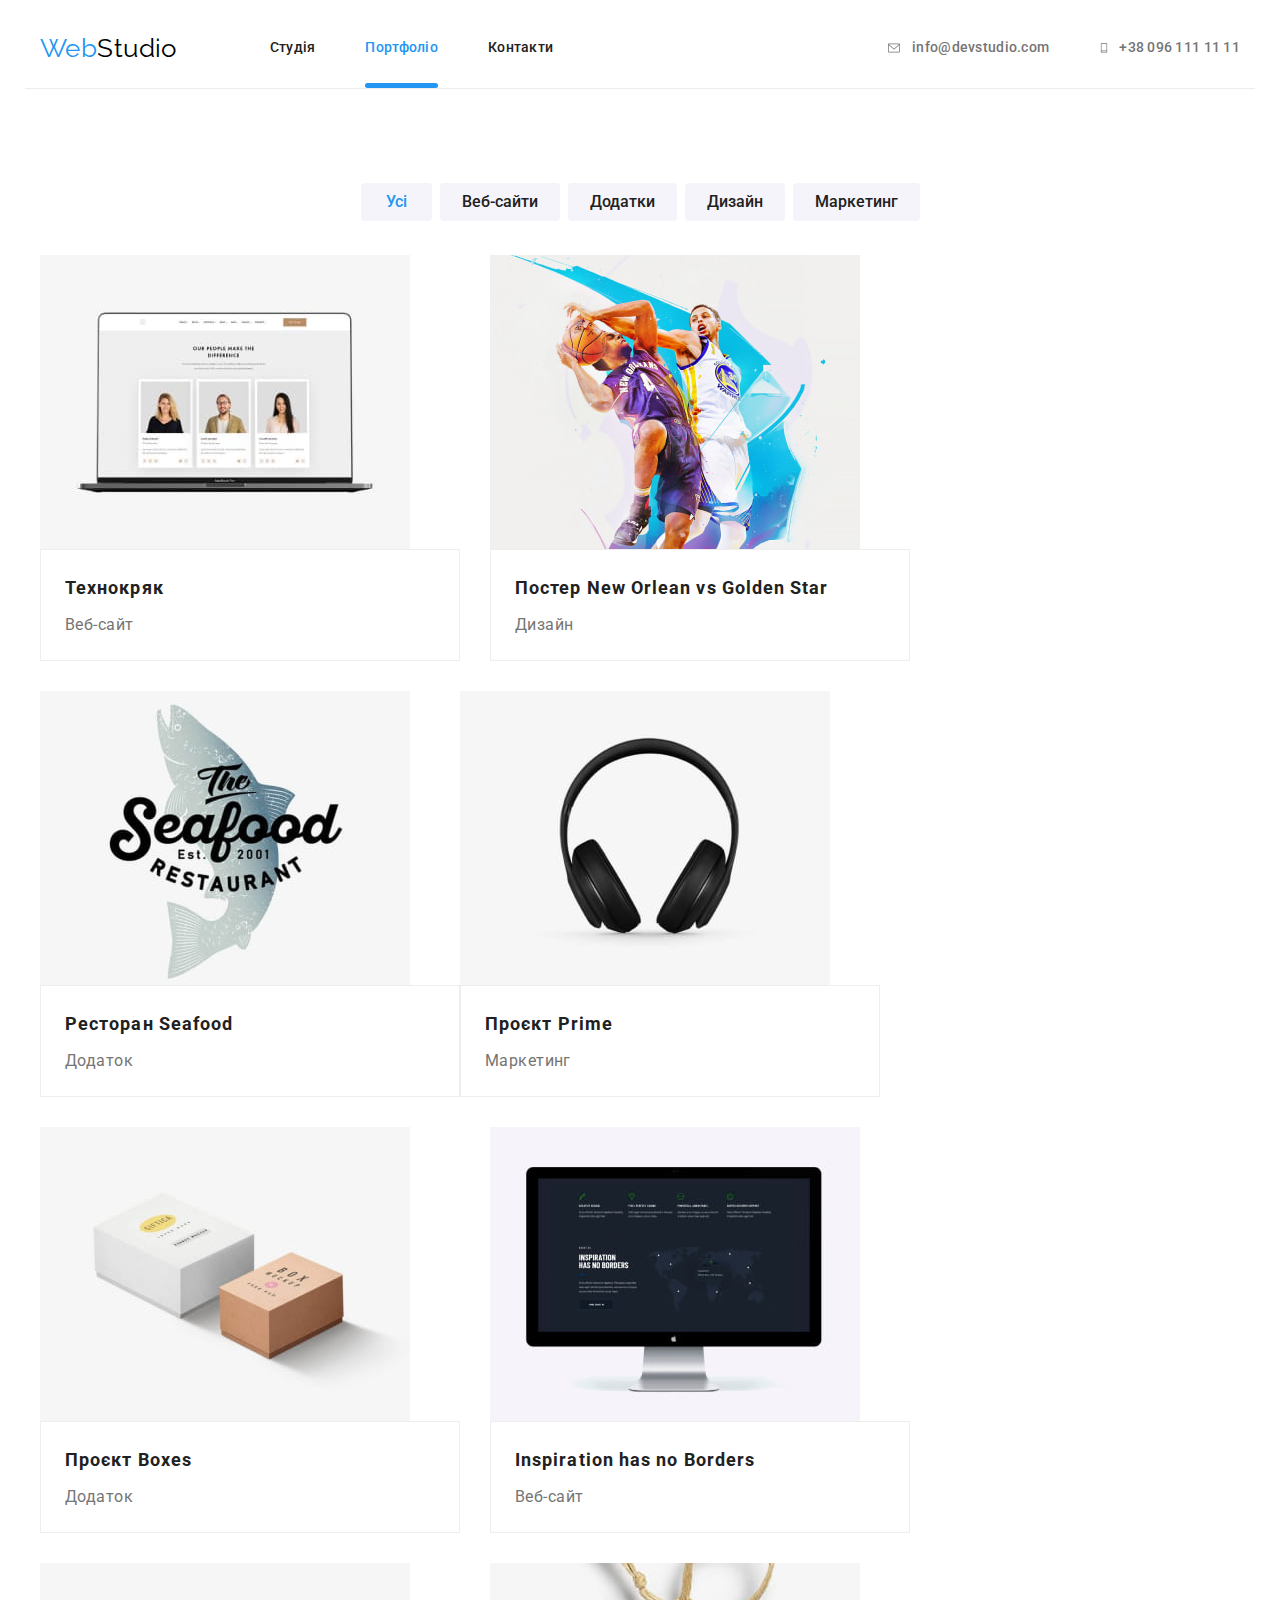
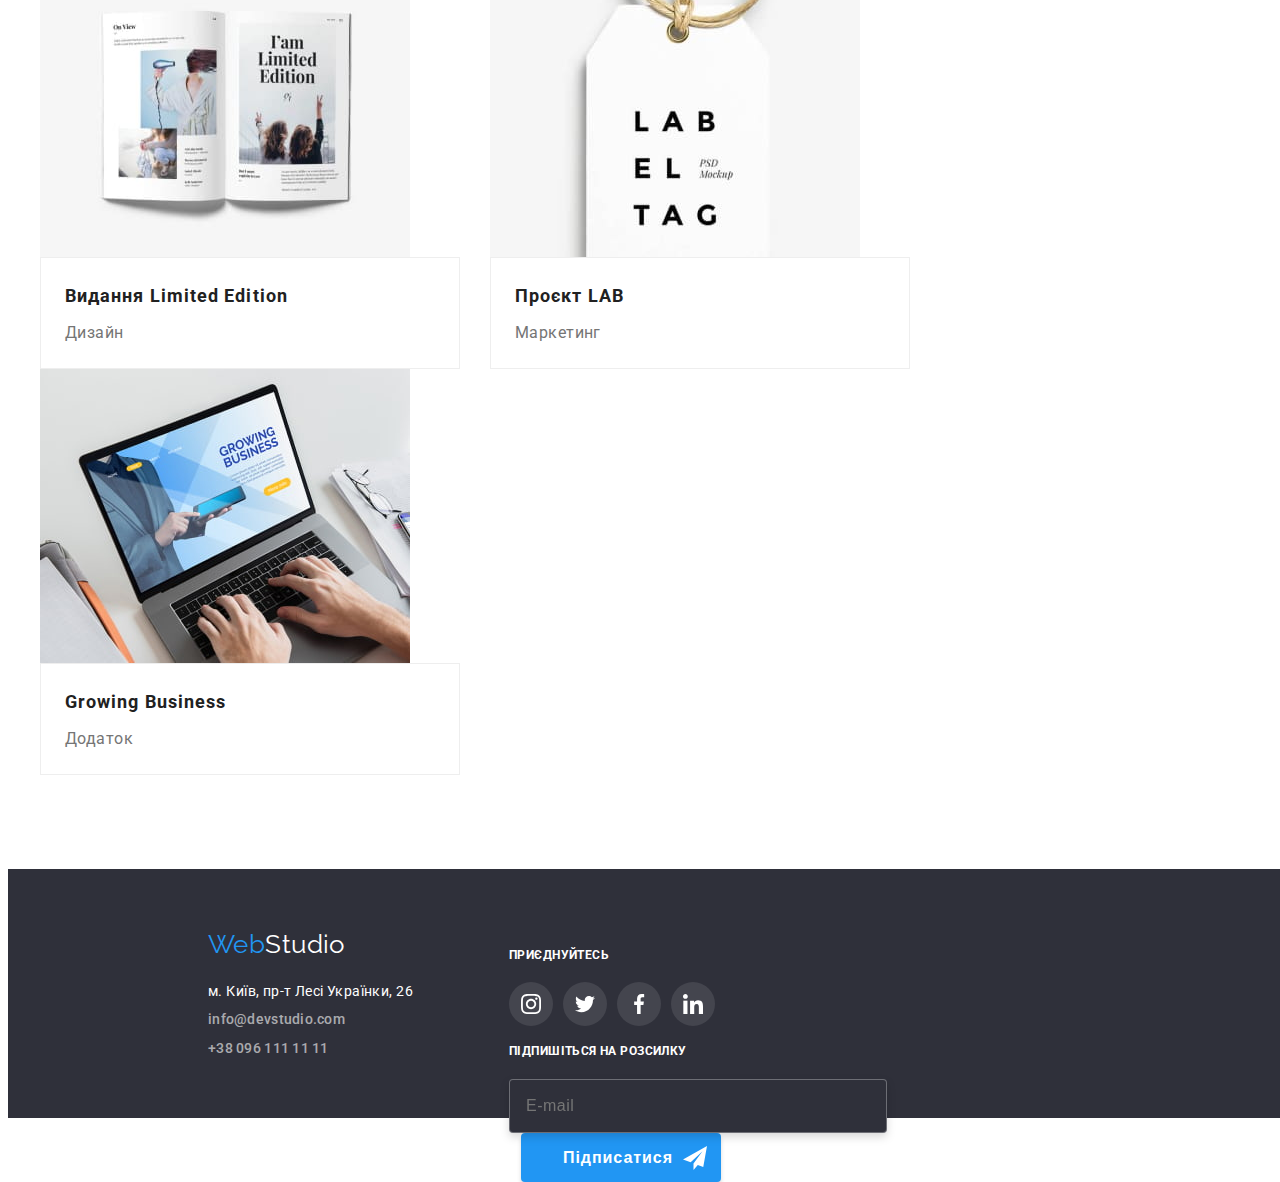
==== portfolio.html @ 3f57dd4a "test for footer" ====
<!DOCTYPE html>
<html lang="uk">
  <head>
    <meta charset="UTF-8" />
    <meta http-equiv="X-UA-Compatible" content="IE=edge" />
    <meta name="viewport" content="width=device-width, initial-scale=1.0" />
    <title>Precourse</title>
    <style>
      @import url('https://fonts.googleapis.com/css2?family=Raleway:wght@700&family=Roboto:wght@400;500;700;900&display=swap');
    </style>
    <link
      rel="stylesheet"
      href="https://cdnjs.cloudflare.com/ajax/libs/modern-normalize/1.1.0/modern-normalize.min.css"
      integrity="sha512-wpPYUAdjBVSE4KJnH1VR1HeZfpl1ub8YT/NKx4PuQ5NmX2tKuGu6U/JRp5y+Y8XG2tV+wKQpNHVUX03MfMFn9Q=="
      crossorigin="anonymous"
      referrerpolicy="no-referrer"
    />
    <link rel="stylesheet" href="./css/main.min.css" />
    <link rel="stylesheet" href="./css/styles.css" />
  </head>
  <body>
    <header class="header">
      <div class="container header__container">
        <nav class="navigation">
          <a href="./index.html" class="logo"> <span class="logo__accent">Web</span>Studio</a>
          <ul class="site-nav list">
            <li class="item">
              <a href="./index.html" class="site-nav__link link">Студія</a>
            </li>
            <li class="item">
              <a href="./portfolio.html" class="site-nav__link link site-nav__link--current"
                >Портфоліо</a
              >
            </li>
            <li class="item">
              <a href="#" class="site-nav__link link">Контакти</a>
            </li>
          </ul>
        </nav>
        <ul class="list contacts-nav">
          <li class="item">
            <a href="mailto:info@devstudio.com" class="contacts-nav__link link">
              <svg class="contacts-nav__icon" width="16" height="12">
                <use href="./images/icon.svg#icon-mail"></use></svg
              >info@devstudio.com</a
            >
          </li>
          <li class="item">
            <a href="tel:+380961111111" class="contacts-nav__link link"
              ><svg class="contacts-nav__icon" width="10" height="16">
                <use href="./images/icon.svg#icon-smartfone"></use></svg
              >+38 096 111 11 11</a
            >
          </li>
        </ul>
      </div>
    </header>

    <main class="portfolio">
      <section class="section container portfolio__project">
        <h1 class="portfolio_title hidden">Фільтр</h1>
        <ul class="portfolio__button-list list">
          <li class="item">
            <button type="button" class="portfolio__button current">Усі</button>
          </li>
          <li class="item">
            <button type="button" class="portfolio__button">Веб-сайти</button>
          </li>
          <li class="item">
            <button type="button" class="portfolio__button">Додатки</button>
          </li>
          <li class="item">
            <button type="button" class="portfolio__button">Дизайн</button>
          </li>
          <li class="item">
            <button type="button" class="portfolio__button">Маркетинг</button>
          </li>
        </ul>
        <ul class="list project">
          <li class="item project__card">
            <a class="project__link link" href="#">
              <div class="project-overlay">
                <img
                  class="project-overlay__picture"
                  src="./images-portfolio/picture1.jpg"
                  alt="Персонал"
                  width="370"
                  height="294"
                />
                <p class="text-overlay">
                  Ресурс пропонує комплексні пропозиції з різним рівнем функціоналу та сервісів. Все
                  це дозволить відвідувачу отримати вичерпні відомості про компанію чи приватну
                  особу.
                </p>
              </div>
              <div class="project-examples">
                <h2 class="project-title">Технокряк</h2>
                <p class="text">Веб-сайт</p>
              </div>
            </a>
          </li>

          <li class="item project__card">
            <a class="project__link link" href="#">
              <div class="project-overlay">
                <img
                  class="project-overlay__picture"
                  src="./images-portfolio/picture2.jpg"
                  alt="Постер з баскетболістами"
                  width="370"
                  height="294"
                />
                <p class="text-overlay">
                  Ресурс пропонує комплексні пропозиції з різним рівнем функціоналу та сервісів. Все
                  це дозволить відвідувачу отримати вичерпні відомості про компанію чи приватну
                  особу.
                </p>
              </div>
              <div class="project-examples">
                <h2 class="project-title">Постер New Orlean vs Golden Star</h2>
                <p class="text">Дизайн</p>
              </div>
            </a>
          </li>

          <li class="item project__card">
            <a class="project__link link" href="#">
              <div class="project-overlay">
                <img
                  class="project-overlay__picture"
                  src="./images-portfolio/picture3.jpg"
                  alt="Лого ресторану Seafood"
                  width="370"
                  height="294"
                />
                <p class="text-overlay">
                  Ресурс пропонує комплексні пропозиції з різним рівнем функціоналу та сервісів. Все
                  це дозволить відвідувачу отримати вичерпні відомості про компанію чи приватну
                  особу.
                </p>
              </div>
              <div class="project-examples">
                <h2 class="project-title">Ресторан Seafood</h2>
                <p class="text">Додаток</p>
              </div>
            </a>
          </li>

          <li class="item project__card">
            <a class="project__link link" href="#">
              <div class="project-overlay">
                <img
                  class="project-overlay__picture"
                  src="./images-portfolio/picture4.jpg"
                  alt="Навушники"
                  width="370"
                  height="294"
                />
                <p class="text-overlay">
                  Ресурс пропонує комплексні пропозиції з різним рівнем функціоналу та сервісів. Все
                  це дозволить відвідувачу отримати вичерпні відомості про компанію чи приватну
                  особу.
                </p>
              </div>
              <div class="project-examples">
                <h2 class="project-title">Проєкт Prime</h2>
                <p class="text">Маркетинг</p>
              </div>
            </a>
          </li>

          <li class="item project__card">
            <a class="project__link link" href="">
              <div class="project-overlay">
                <img
                  class="project-overlay__picture"
                  src="./images-portfolio/picture5.jpg"
                  alt="Дві коробочки"
                  width="370"
                  height="294"
                />
                <p class="text-overlay">
                  Ресурс пропонує комплексні пропозиції з різним рівнем функціоналу та сервісів. Все
                  це дозволить відвідувачу отримати вичерпні відомості про компанію чи приватну
                  особу.
                </p>
              </div>
              <div class="project-examples">
                <h2 class="project-title">Проєкт Boxes</h2>
                <p class="text">Додаток</p>
              </div>
            </a>
          </li>

          <li class="item project__card">
            <a class="project__link link" href="">
              <div class="project-overlay">
                <img
                  class="project-overlay__picture"
                  src="./images-portfolio/picture6.jpg"
                  alt="Монітор з написом: Inspiration has no Borders"
                  width="370"
                  height="294"
                />
                <p class="text-overlay">
                  Ресурс пропонує комплексні пропозиції з різним рівнем функціоналу та сервісів. Все
                  це дозволить відвідувачу отримати вичерпні відомості про компанію чи приватну
                  особу.
                </p>
              </div>
              <div class="project-examples">
                <h2 class="project-title">Inspiration has no Borders</h2>
                <p class="text">Веб-сайт</p>
              </div>
            </a>
          </li>

          <li class="item project__card">
            <a class="project__link link" href="#">
              <div class="project-overlay">
                <img
                  class="project-overlay__picture"
                  src="./images-portfolio/picture7.jpg"
                  alt="Розгорнута книга на сторінці: I'm limited Edition"
                  width="370"
                  height="294"
                />
                <p class="text-overlay">
                  Ресурс пропонує комплексні пропозиції з різним рівнем функціоналу та сервісів. Все
                  це дозволить відвідувачу отримати вичерпні відомості про компанію чи приватну
                  особу.
                </p>
              </div>
              <div class="project-examples">
                <h2 class="project-title">Видання Limited Edition</h2>
                <p class="text">Дизайн</p>
              </div>
            </a>
          </li>

          <li class="item project__card">
            <a class="project__link link" href="#">
              <div class="project-overlay">
                <img
                  class="project-overlay__picture"
                  src="./images-portfolio/picture8.jpg"
                  alt="Бірка з написом: LAB EL TAG"
                  width="370"
                  height="294"
                />
                <p class="text-overlay">
                  Ресурс пропонує комплексні пропозиції з різним рівнем функціоналу та сервісів. Все
                  це дозволить відвідувачу отримати вичерпні відомості про компанію чи приватну
                  особу.
                </p>
              </div>
              <div class="project-examples">
                <h2 class="project-title">Проєкт LAB</h2>
                <p class="text">Маркетинг</p>
              </div>
            </a>
          </li>
          <li class="item project__card">
            <a class="project__link link" href="#">
              <div class="project-overlay">
                <img
                  class="project-overlay__picture"
                  src="./images-portfolio/picture9.jpg"
                  alt="Відкритоий ноутбук на сторінці: Growing Business"
                  width="370"
                  height="294"
                />
                <p class="text-overlay">
                  Ресурс пропонує комплексні пропозиції з різним рівнем функціоналу та сервісів. Все
                  це дозволить відвідувачу отримати вичерпні відомості про компанію чи приватну
                  особу.
                </p>
              </div>
              <div class="project-examples">
                <h2 class="project-title">Growing Business</h2>
                <p class="text">Додаток</p>
              </div>
            </a>
          </li>
        </ul>
      </section>
    </main>
    <footer class="footer">

        <div class="container"> 

          <div class="all-flex">

            <div class="both-flex">

                  <div class="footer-first-flex">
                <a href="./index.html" class="logo footer-first-flex__footer-logo"> <span class="logo__accent">Web</span>Studio</a>
                <address class="footer-second-flex__address-text">м. Київ, пр-т Лесі Українки, 26</address>
                <ul class="list footer-links">
                    <li class="item">
                        <a href="mailto:info@devstudio.com" class="contacts-nav__link footer-link link">info@devstudio.com</a>
                    </li>
                    <li class="item">
                        <a href="tel:+380961111111" class="contacts-nav__link footer-link link">+38 096 111 11 11</a>
                    </li>
                </ul>

                  </div>


                <div class="footer-second-flex">
              <h5 class="footer-first-flex__join-title">приєднуйтесь</h5>
                
                
                <ul class="footer-second-flex__footer-icon list">
                    <li class="item">
                        <a class="circle-icon footer-circle-icon" href="#">
                            <svg class="icon" width="20" height="20">
                                <use href="./images/icon.svg#icon-instagram"></use>
                            </svg>
                        </a>
                    </li>
                    <li class="item">
                        <a class="circle-icon footer-circle-icon" href="#">
                            <svg class="icon" width="20" height="20">
                                <use href="./images/icon.svg#icon-twitter"></use>
                            </svg>
                        </a>
                    </li>
                    <li class="item">
                        <a class="circle-icon footer-circle-icon" href="#">
                            <svg class="icon" width="20" height="20">
                                <use href="./images/icon.svg#icon-facebook"></use>
                            </svg>
                        </a>
                    </li>
                    <li class="item">
                        <a class="circle-icon footer-circle-icon" href="#">
                            <svg class="icon" width="20" height="20">
                                <use href="./images/icon.svg#icon-linkedin"></use>
                            </svg>
                        </a>
                    </li>
                    </ul>


                    <div class="third-flex">
                      <h5 class="footer-first-flex__join-title footer-first-flex__join-title--marginleft">підпишіться на розсилку</h5>
                <form class="spam">
                    <label for="mail"></label>
                    <input class="spam-field" type="email" name="mail" placeholder="E-mail" />
                    <button class="spam-btn" type="submit">Підписатися
                        <svg class="icon" width="24" height="24">
                                <use href="./images/icon.svg#icon-paperplane"></use>
                            </svg>
                    </button>
                </form>

            </div>
                
                </div>
           </div>
            
          </div>
      </div>





    </footer>

    <script src="./js/modal.js"></script>
  </body>
</html>
---- css/main.min.css ----
:root{--primary-text-color: #757575;--primery-title-color: #212121;--accent-color: #2196F3;--primary-white-color: #FFFFFF;--footer-hero-background-color: #2F303A;--header-logo-color: #000000;--staff-color: #F5F4FA;--icon-color: #AFB1B8}/*# sourceMappingURL=main.min.css.map */
---- css/styles.css ----
:root {
  --primary-text-color: #757575;
  --primery-title-color: #212121;
  --accent-color: #2196f3;
  --primary-white-color: #ffffff;
  --footer-hero-background-color: #2f303a;
  --header-logo-color: #000000;
  --staff-color: #f5f4fa;
  --icon-color: #afb1b8;
}

body {
  background-color: var(--primary-white-color);
  color: var(--primary-text-color);
  font-family: Roboto, sans-serif;
  font-size: 14px;
  letter-spacing: 0.03em;
}

.list {
  list-style: none;
  padding: 0;
  margin: 0;
}

.link {
  text-decoration: none;
}

.logo {
  display: inline-block;
  text-decoration: none;
  margin-right: 93px;

  font-family: 'Raleway', variable;
  font-size: 26px;
  line-height: 1.19;
  color: var(--header-logo-color);
}
.logo__accent {
  color: var(--accent-color);
}

.contacts-nav__link {
  display: flex;
  align-items: center;
  color: var(--primary-text-color);
  font-weight: 500;
  line-height: 1.4;
  letter-spacing: 0.02em;

  transition: color 250ms cubic-bezier(0.4, 0, 0.2, 1);
}

.contacts-nav__link:hover,
.contacts-nav__link:focus {
  color: var(--accent-color);
}

.link:hover,
.link:focus {
  color: var(--accent-color);
}

.hero {
  padding-top: 0;
}

.footer {
  min-width: 1600px;
  padding-top: 60px;
  padding-bottom: 60px;
  background: var(--footer-hero-background-color);
  margin: 0 auto;
}

.hero__title {
  margin-top: 0;
  margin-bottom: 30px;
  margin-left: auto;
  margin-right: auto;
  width: 696px;

  text-transform: uppercase;
  font-weight: 900;
  font-size: 44px;
  line-height: 1.36;
  letter-spacing: 0.06em;
  color: var(--primary-white-color);
}

.hidden {
  visibility: hidden;

  position: absolute;
  width: 1px;
  height: 1px;
  padding: 0;
  margin: -1px;
  clip-path: inset(100%);
  clip: rect(0 0 0 0);
  overflow: hidden;
  white-space: nowrap;
  border: 0;
}

.work__title,
.team__title,
.clients__title {
  margin-top: 0;
  margin-bottom: 50px;
  width: 366px;
  margin-left: auto;
  margin-right: auto;

  text-align: center;
  font-size: 36px;
  line-height: 1.17;
  color: var(--primery-title-color);
}

.team__title {
  width: 264px;
}

.clients__title {
  margin-bottom: 50px;
}

.site-nav__link {
  position: relative;
  display: block;
  padding-top: 32px;
  padding-bottom: 32px;

  font-weight: 500;
  line-height: 1.14;
  letter-spacing: 0.02em;
  color: var(--primery-title-color);

  transition: color 250ms cubic-bezier(0.4, 0, 0.2, 1);
}

.site-nav__link--current,
.portfolio__project .current {
  color: var(--accent-color);
}

.site-nav {
  display: flex;
}

.site-nav .item + .item {
  margin-left: 50px;
}

.contacts-nav {
  display: flex;
  margin-left: auto;
}

.navigation {
  display: flex;
}

.navigation .logo {
  display: flex;
  align-items: center;
}

.contacts-nav .item:not(:last-child) {
  padding-right: 50px;
}

.features-list__title {
  margin-top: 0;
  margin-bottom: 10px;
  width: 270px;
  font-size: 14px;
  line-height: 1.14;
  color: var(--primery-title-color);
}

.features__text {
  margin-top: 0;
  margin-bottom: 0;
  width: 270px;
}

.business-card__name {
  margin-top: 0;
  margin-bottom: 10px;
  font-weight: 500;
  font-size: 16px;
  line-height: 1.19;
  color: var(--primery-title-color);
}

.team {
  background-color: var(--staff-color);
}

.hero__button {
  display: inline-block;
  min-width: 216px;
  height: 50px;
  padding: 10px 32px;

  text-align: center;
  border: none;
  border-radius: 4px;

  background-color: var(--accent-color);
  color: var(--primary-white-color);
  box-shadow: 0px 4px 4px rgba(0, 0, 0, 0.15);
  font-size: 16px;
  line-height: 1.9;
  letter-spacing: 0.06em;
  cursor: pointer;
  font-family: inherit;

  transition: background-color 250ms cubic-bezier(0.4, 0, 0.2, 1);
}

.hero__button:hover,
.hero__button:focus {
  background-color: var(--accent-color);
}

.portfolio__button-list {
  display: flex;
  justify-content: center;
  margin-bottom: 34px;
}

.portfolio__button-list .item:not(:last-child) {
  margin-right: 8px;
}

.portfolio__button {
  display: inline-block;
  cursor: pointer;
  text-align: center;
  border-radius: 4px;
  border: none;
  height: 38px;
  padding: 6px 22px;
  background-color: #f5f4fa;
  color: var(--primery-title-color);
  font-weight: 500;
  font-size: 16px;
  line-height: 1.63;
  font-family: inherit;

  transition: background-color 250ms cubic-bezier(0.4, 0, 0.2, 1),
    color 250ms cubic-bezier(0.4, 0, 0.2, 1), box-shadow 250ms cubic-bezier(0.4, 0, 0.2, 1);
}

.portfolio__project .current {
  padding: 6px 25px;
}

.portfolio__button:hover,
.portfolio__button:focus {
  background-color: var(--accent-color);
  color: var(--primary-white-color);
  box-shadow: 0 4px 4px 0 rgba(0, 0, 0, 0.25);
}

.project-title {
  margin-top: 0;
  margin-bottom: 4px;
  font-size: 18px;
  line-height: 2;
  letter-spacing: 0.06em;
  color: var(--primery-title-color);
}

.project-examples {
  padding: 20px 24px;
  width: 370px;
  background: var(--primary-white-color);
  border: 1px solid #eeeeee;
}

.footer-link {
  color: rgba(255, 255, 255, 0.6);
}

.footer-links .item:not(:last-child) {
  margin-bottom: 9px;
}

.features .text {
  line-height: 1.71;
}

.business-card {
  padding-top: 30px;
  padding-bottom: 30px;
  width: 270px;
  height: 168px;
  text-align: center;
  background-color: var(--primary-white-color);
}

.business-card .text {
  display: inline-block;
  min-width: 76px;
  margin: 0;
  font-size: 16px;
  line-height: 1.19;
}

.portfolio__project .text {
  font-size: 16px;
  line-height: 1.88;
  color: var(--primary-text-color);
}

.project-examples .text {
  margin: 0;
}

.footer-second-flex__address-text {
  width: 231px;
  height: 21px;
  margin-bottom: 9px;
  font-style: normal;
  line-height: 1.71;
  color: var(--primary-white-color);
}

.container {
  max-width: 1200px;
  padding-left: 15px;
  padding-right: 15px;
  margin: 0 auto;
}

.header__container {
  display: flex;
  align-items: center;
  justify-content: center;
  border-bottom: 1px solid #ececec;
}
.section {
  padding-top: 94px;
  padding-bottom: 94px;
}

.hero__container {
  padding-top: 200px;
  padding-bottom: 280px;
  text-align: center;
}

.features__container,
.portfolio-button-container {
  padding-bottom: 0;
}

.work {
  padding-bottom: 94px;
}

.clients {
  height: 372px;
  margin-left: auto;
  margin-right: auto;
  background-color: var(--primary-white-color);
}

.footer-container {
  padding-top: 0;
  padding-bottom: 0;
}

.project-container {
  padding-top: 50px;
  padding-bottom: 94px;
}

.project-overlay__picture,
.cards__photo {
  display: block;
}

.features-list {
  display: flex;
  flex-direction: row;
}
.features-list .item:not(:last-child) {
  margin-right: 30px;
}

.work__section {
  display: flex;
  justify-content: space-between;
}

.team__cards-list {
  display: flex;
  justify-content: space-between;
}

.project {
  display: flex;
  flex-wrap: wrap;
}

.project .item {
  margin-right: 30px;
  margin-bottom: 30px;
}

.project .item:nth-child(3n) {
  margin-right: 0;
}

.project .item:nth-last-child(-n + 3) {
  margin-bottom: 0;
}

.project .item:hover {
  box-shadow: 0 4px 4px 0 rgba(0, 0, 0, 0.25);
}
/* Overlay */

.overlay {
  max-width: 1600px;
  height: 600px;
  margin-right: auto;
  margin-left: auto;
  background-color: var(--footer-hero-background-color);

  background-image: linear-gradient(to right, rgba(47, 48, 58, 0.4), rgba(47, 48, 58, 0.4)),
    url('../images/Hero.jpg');
  background-position: center;
  background-repeat: no-repeat;
  background-size: cover;
}

.cards:hover {
  box-shadow: 0 4px 4px 0 rgba(0, 0, 0, 0.25);
}

/* Icons */

.contacts-nav__icon {
  display: inline-block;
  margin-right: 10px;
  fill: currentColor;
}

.features-list__details {
  display: flex;
  justify-content: center;
  align-items: center;
  margin-bottom: 30px;

  width: 270px;
  height: 120px;
  border-radius: 4px;
  box-shadow: 0 4px 4px 0 rgba(0, 0, 0, 0.25);
  background-color: var(--staff-color);
}

.icons-list {
  display: flex;
  justify-content: center;
  margin-top: 16px;
  padding: 0 32px 30px;
  margin-left: auto;
  margin-right: auto;
  width: 206px;
  height: 44px;
}

.icons-list .item:not(:last-child) {
  margin-right: 10px;
}

.circle-icon {
  display: flex;
  justify-content: center;
  align-items: center;
  border-radius: 50%;
  width: 44px;
  height: 44px;
  fill: var(--icon-color);

  transition: background-color 250ms cubic-bezier(0.4, 0, 0.2, 1),
    border-color 250ms cubic-bezier(0.4, 0, 0.2, 1), fill 250ms cubic-bezier(0.4, 0, 0.2, 1);
}

.circle-icon:hover,
.circle-icon:focus {
  background-color: var(--accent-color);
  border-color: var(--accent-color);
  fill: var(--primary-white-color);
}

.clients__link {
  display: flex;
  justify-content: space-between;
  align-items: center;
  width: 170px;
  height: 92px;
  cursor: pointer;
  padding: 16px 32px;
  border: 1px solid var(--icon-color);
  border-radius: 4px;
  fill: var(--icon-color);

  transition: background-color 250ms cubic-bezier(0.4, 0, 0.2, 1),
    border-color 250ms cubic-bezier(0.4, 0, 0.2, 1), fill 250ms cubic-bezier(0.4, 0, 0.2, 1);
}

.clients__icon {
  display: flex;
  justify-content: space-between;
  align-items: center;
}

.clients__link:hover,
.clients__link:focus {
  border-color: var(--accent-color);
  fill: var(--accent-color);
}

/* Footer-join */
.footer-first-flex {
  display: flex;
  flex-direction: column;
  width: 231px;
  margin-right: 70px;
}
.footer-second-flex {
  display: flex;
  flex-direction: column;
  width: 206px;
  height: 80px;
  /* margin-right: 93px; */
}
.third-flex{
  display: flex;
  flex-direction: column;
  width: 570px;
  height: 86px;
}
.both-flex{
  display: flex;
  width: 580px;
}
.footer-first-flex__join-title {
  line-height: 1.14;
  text-transform: uppercase;
  margin-bottom: 20px;
  color: var(--primary-white-color);
}

.footer-first-flex__footer-logo {
  display: inline-block;
  margin-right: 0;
  padding: 0;
  margin-bottom: 20px;
  color: var(--primary-white-color);
}

.footer-second-flex__footer-icon {
  display: flex;
}
.all-flex{
  display: flex;
  flex-direction: row;
}
/* Spam-form */


.spam-btn {
  display: flex;
  justify-content: center;
  align-items: center;
  margin-left: 12px;
  padding: 10px 0 10px 28px;
  cursor: pointer;

  width: 200px;
  font-weight: 700;
  font-size: 16px;
  line-height: 1.86;
  letter-spacing: 0.06em;
  color: var(--primary-white-color);
  background-color: var(--accent-color);
  background: #2196f3;
  box-shadow: 0px 4px 4px rgba(0, 0, 0, 0.15);
  border: none;
  border-radius: 4px;
}

.spam-field {
  width: 358px;
  height: 50px;
  background-color: rgba(47, 48, 58, 1);
  border: 1px solid rgba(255, 255, 255, 0.3);
  filter: drop-shadow(0px 4px 4px rgba(0, 0, 0, 0.15));
  border-radius: 4px;
  padding-left: 16px;

  font-weight: 400;
  font-size: 16px;
  line-height: 1.25;
  letter-spacing: 0.03em;
  color: rgba(255, 255, 255, 0.6);
}

.spam-btn .icon {
  margin-left: 10px;
  fill: var(--primary-white-color);
}

.spam-field input::placeholder {
  font-weight: 400;
  font-size: 30px;
  padding-left: 16px;
  padding-top: 12px;
  line-height: 1.25;
  letter-spacing: 0.03em;
  color: rgba(255, 255, 255, 0.6);
}


.footer-second-flex__footer-icon .item:not(:last-child) {
  margin-right: 10px;
}

.footer-circle-icon {
  fill: var(--primary-white-color);
  background-color: rgba(255, 255, 255, 0.1);
}

/* Position */

/* .header{
    position: fixed;
    top: 0;
    left: 0;
    width: 100vw;
    border: 1px solid white;
    
} */

/* active */

.site-nav__link--current::after {
  content: '';
  position: absolute;
  display: block;
  left: 0;
  bottom: 0;
  width: 100%;
  height: 5px;
  border-radius: 5px;
  opacity: 1;
  background-color: var(--accent-color);
  transition: opacity 250ms cubic-bezier(0.4, 0, 0.2, 1);
}

/* Work position */

.work-design {
  position: relative;
}

.work-backgroung {
  position: absolute;
  left: 0;
  bottom: 0;
  width: 100%;
  height: 70px;
  background-image: linear-gradient(to right, rgba(47, 48, 58, 0.8), rgba(47, 48, 58, 0.8));
}

.work-backgroung__text {
  position: absolute;
  left: 107px;
  bottom: 27px;
  margin: 0;
  padding: 0;
  color: var(--primary-white-color);
  text-transform: uppercase;
}

/* Portfolio Overlay */

.project-overlay {
  position: relative;
  overflow: hidden;
}

.text-overlay {
  position: absolute;
  top: 0;
  left: 0;
  width: 100%;
  height: 100%;
  padding: 63px 24px;
  text-decoration: none;
  margin: 0;
  font-weight: 400;
  font-size: 18px;
  line-height: 1.56;
  letter-spacing: 0.03em;
  color: var(--primary-white-color);
  background-color: rgba(33, 150, 243, 0.9);
  transform: translateY(101%);
  transition: transform 250ms cubic-bezier(0.4, 0, 0.2, 1);
}

.project__link:hover .text-overlay {
  transform: translateY(0);
}
.project__link:focus .text-overlay {
  transform: translateY(0);
}

/* Modal window */

.backdrop {
  position: fixed;
  top: 0;
  left: 0;
  width: 100%;
  height: 100%;
  background-color: rgba(0, 0, 0, 0.2);
  transition-property: ();
  transition-duration: 500ms;
  transition-timing-function: cubic-bezier(0.4, 0, 0.2, 1);
}

.backdrop.is-hidden {
  opacity: 0;
  pointer-events: none;
}

.modal {
  position: absolute;
  left: 50%;
  top: 50%;
  transform: translate(-50%, -50%);
  min-width: 528px;
  height: 581px;
  padding: 40px;
  background-color: var(--primary-white-color);
  box-shadow: 0px 1px 3px rgba(0, 0, 0, 0.12), 0px 1px 1px rgba(0, 0, 0, 0.14),
    0px 2px 1px rgba(0, 0, 0, 0.2);
  border-radius: 4px;
}

.modal__form-field {
  width: 100%;
  margin-top: 0;
  display: flex;
  flex-direction: column;
}

.modal__form-field .modal__icon{
  position: absolute;
  bottom: 11px;
  left: 14px;
  cursor: pointer;
}

.modal-cross-btn {
  position: absolute;
  display: flex;
  justify-content: center;
  align-items: center;
  top: 8px;
  right: 8px;
  width: 30px;
  height: 30px;
  cursor: pointer;
  border: 1px solid rgba(0, 0, 0, 0.1);
  border-radius: 50%;
  background-color: var(--primary-white-color);
}

.modal-cross-btn:hover {
  fill: var(--accent-color);
}

.checkbox-form__modal-text {
  margin: 0;
  margin-left: 8.38px;
}

.modal__title {
  margin-top: 0;
  margin-bottom: 12px;
  text-align: center;
  font-weight: 700;
  font-size: 20px;
  line-height: 1.15;
  color: #212121;
}

.modal__form-label {
  position: relative;
  display: block;
  display: flex;
  flex-direction: column;
  width: 100%;
  margin-top: 10px;
}

.modal__form-label:first-child {
  margin-top: 0px;
}

.modal__form-input {
  width: 100%;
  height: 40px;
  padding: 0;
  padding-left: 42px;
  margin: 0;
  margin-top: 4px;
  cursor: pointer;
  border: 1px solid rgba(33, 33, 33, 0.2);
  border-radius: 4px;
}

.modal__form-input:hover {
  border-color: var(--accent-color);
}

.modal__form-input:hover + .modal__icon {
  fill: var(--accent-color);
}

.modal__form-input:focus {
  border-color: var(--accent-color);
}

.modal__form-input:focus + .modal__icon {
  fill: var(--accent-color);
}



.checkbox-form__hidden {
  margin-right: 8.38px;
}

.modal__form-textarea::placeholder {
  font-weight: 400;
  font-size: 12px;
  line-height: 14px;
  letter-spacing: 0.01em;

  color: rgba(117, 117, 117, 0.5);
}

.modal__form-textarea {
  margin-top: 4px;
  padding: 12px 16px;
  width: 448px;
  height: 120px;
  resize: none;
  border: 1px solid rgba(33, 33, 33, 0.2);
  border-radius: 4px;
}
.checkbox-form__agreement-link {
  color: var(--accent-color);
}

.modal-main-btn {
  width: 200px;
  height: 50px;
  padding: 10px 52px;
  margin: 30px auto 40px auto;

  font-weight: 700;
  font-size: 16px;
  line-height: 1.88;
  letter-spacing: 0.06em;

  cursor: pointer;
  box-shadow: 0px 4px 4px rgba(0, 0, 0, 0.15);
  border-radius: 4px;
  background-color: var(--accent-color);
  color: var(--primary-white-color);
}

.modal__form-privacy {
  position: relative;
}

.modal__form-privacy .modal__icon {
  position: absolute;
  top: 17px;
  left: -2px;
}

.checkbox-form {
  display: flex;
  flex-direction: row;
  align-items: center;
  margin-top: 18px;
}

.modal__form-privacy {
  position: relative;
}

.modal__form-privacy .icon {
  position: absolute;
  top: 50px;
  left: -2px;
}

.checkbox:checked +.icon {
  background-color: var(--accent-color);
}

/* .checkbox {
    appearance: none;
} */

.checkbox-form_ramka {
  margin-right: 8.38px;
  width: 16px;
  height: 15px;
  border: 2px solid #000000;
  border-radius: 4px;
  box-shadow: 0px 4px 4px rgba(0, 0, 0, 0.25);
  border-color: var(--primery-title-color);
}

.checkbox-form__hidden:checked +.checkbox-form_ramka {
  background-color: var(--accent-color);
  background-image: url(/images/ptichka.svg);
  background-size: contain;
  border-color: var(--accent-color);
}

.checkbox-form__hidden {
  position: absolute;
  clip: rect(1px 1px 1px 1px);
  clip: rect(1px, 1px, 1px, 1px);
  padding: 0;
  border: 0;
  height: 1px;
  width: 1px;
}
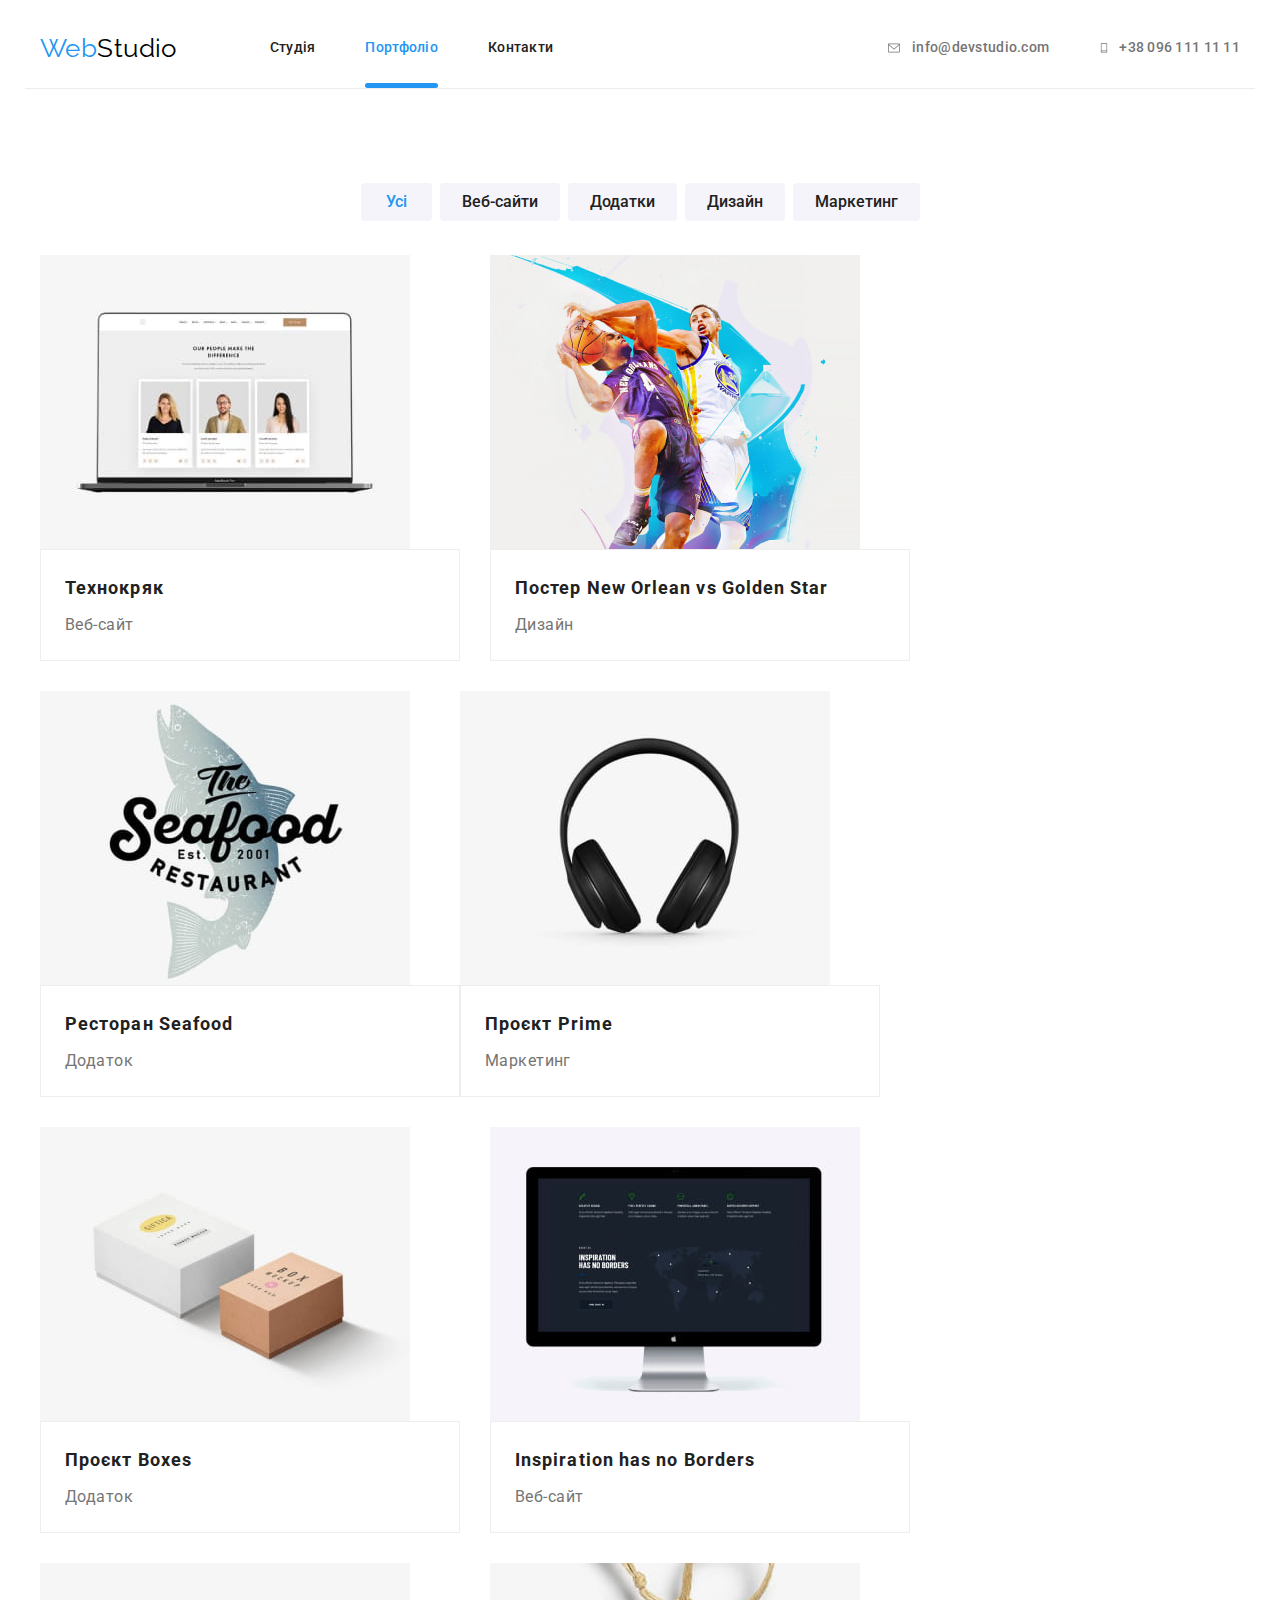
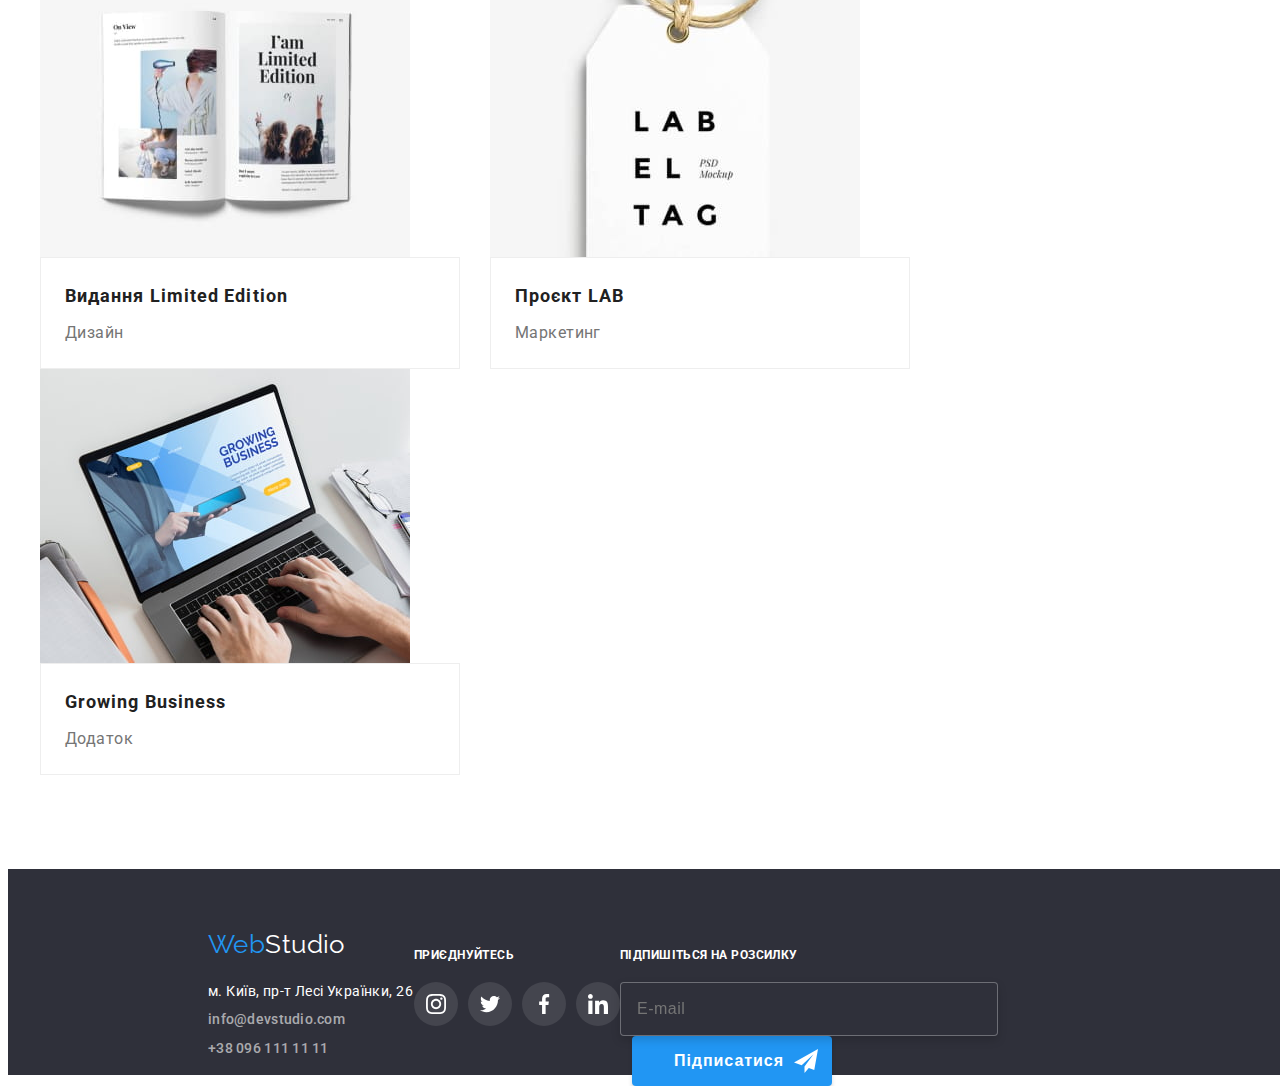
==== commit 55f4fbed: "footer-test" ====
--- a/portfolio.html
+++ b/portfolio.html
@@ -286,88 +286,78 @@
       </section>
     </main>
     <footer class="footer">
-
-        <div class="container"> 
-
-          <div class="all-flex">
-
-            <div class="both-flex">
-
-                  <div class="footer-first-flex">
-                <a href="./index.html" class="logo footer-first-flex__footer-logo"> <span class="logo__accent">Web</span>Studio</a>
-                <address class="footer-second-flex__address-text">м. Київ, пр-т Лесі Українки, 26</address>
-                <ul class="list footer-links">
-                    <li class="item">
-                        <a href="mailto:info@devstudio.com" class="contacts-nav__link footer-link link">info@devstudio.com</a>
-                    </li>
-                    <li class="item">
-                        <a href="tel:+380961111111" class="contacts-nav__link footer-link link">+38 096 111 11 11</a>
-                    </li>
-                </ul>
-
-                  </div>
-
-
-                <div class="footer-second-flex">
-              <h5 class="footer-first-flex__join-title">приєднуйтесь</h5>
-                
-                
-                <ul class="footer-second-flex__footer-icon list">
-                    <li class="item">
-                        <a class="circle-icon footer-circle-icon" href="#">
-                            <svg class="icon" width="20" height="20">
-                                <use href="./images/icon.svg#icon-instagram"></use>
-                            </svg>
-                        </a>
-                    </li>
-                    <li class="item">
-                        <a class="circle-icon footer-circle-icon" href="#">
-                            <svg class="icon" width="20" height="20">
-                                <use href="./images/icon.svg#icon-twitter"></use>
-                            </svg>
-                        </a>
-                    </li>
-                    <li class="item">
-                        <a class="circle-icon footer-circle-icon" href="#">
-                            <svg class="icon" width="20" height="20">
-                                <use href="./images/icon.svg#icon-facebook"></use>
-                            </svg>
-                        </a>
-                    </li>
-                    <li class="item">
-                        <a class="circle-icon footer-circle-icon" href="#">
-                            <svg class="icon" width="20" height="20">
-                                <use href="./images/icon.svg#icon-linkedin"></use>
-                            </svg>
-                        </a>
-                    </li>
-                    </ul>
-
-
-                    <div class="third-flex">
-                      <h5 class="footer-first-flex__join-title footer-first-flex__join-title--marginleft">підпишіться на розсилку</h5>
-                <form class="spam">
-                    <label for="mail"></label>
-                    <input class="spam-field" type="email" name="mail" placeholder="E-mail" />
-                    <button class="spam-btn" type="submit">Підписатися
-                        <svg class="icon" width="24" height="24">
-                                <use href="./images/icon.svg#icon-paperplane"></use>
-                            </svg>
-                    </button>
-                </form>
-
-            </div>
-                
-                </div>
-           </div>
-            
+      <div class="container footer__container">
+        <div class="footer__social">
+          <div class="footer-first-flex">
+            <a href="./index.html" class="logo footer-first-flex__footer-logo">
+              <span class="logo__accent">Web</span>Studio</a>
+            <address class="footer__social__address-text">м. Київ, пр-т Лесі Українки, 26</address>
+            <ul class="list footer-links">
+              <li class="item">
+                <a href="mailto:info@devstudio.com" class="contacts-nav__link footer-link link"
+                  >info@devstudio.com</a
+                >
+              </li>
+              <li class="item">
+                <a href="tel:+380961111111" class="contacts-nav__link footer-link link"
+                  >+38 096 111 11 11</a
+                >
+              </li>
+            </ul>
           </div>
+        </div>
+
+        <div class="footer__social">
+          <h5 class="footer-first-flex__join-title">приєднуйтесь</h5>
+
+          <ul class="footer__social__footer-icon list">
+            <li class="item">
+              <a class="circle-icon footer-circle-icon" href="#">
+                <svg class="icon" width="20" height="20">
+                  <use href="./images/icon.svg#icon-instagram"></use>
+                </svg>
+              </a>
+            </li>
+            <li class="item">
+              <a class="circle-icon footer-circle-icon" href="#">
+                <svg class="icon" width="20" height="20">
+                  <use href="./images/icon.svg#icon-twitter"></use>
+                </svg>
+              </a>
+            </li>
+            <li class="item">
+              <a class="circle-icon footer-circle-icon" href="#">
+                <svg class="icon" width="20" height="20">
+                  <use href="./images/icon.svg#icon-facebook"></use>
+                </svg>
+              </a>
+            </li>
+            <li class="item">
+              <a class="circle-icon footer-circle-icon" href="#">
+                <svg class="icon" width="20" height="20">
+                  <use href="./images/icon.svg#icon-linkedin"></use>
+                </svg>
+              </a>
+            </li>
+          </ul>
+        </div>
+
+        <div class="footer__form">
+          <h5 class="footer-first-flex__join-title footer-first-flex__join-title--marginleft">
+            підпишіться на розсилку
+          </h5>
+          <form class="spam">
+            <label for="mail"></label>
+            <input class="spam-field" type="email" name="mail" placeholder="E-mail" />
+            <button class="spam-btn" type="submit">
+              Підписатися
+              <svg class="icon" width="24" height="24">
+                <use href="./images/icon.svg#icon-paperplane"></use>
+              </svg>
+            </button>
+          </form>
+        </div>
       </div>
-
-
-
-
-
     </footer>
 
     <script src="./js/modal.js"></script>
--- a/css/styles.css
+++ b/css/styles.css
@@ -322,7 +322,7 @@
   margin: 0;
 }
 
-.footer-second-flex__address-text {
+.footer__social__address-text {
   width: 231px;
   height: 21px;
   margin-bottom: 9px;
@@ -530,20 +530,26 @@
 }
 
 /* Footer-join */
+
+.footer__container{
+  display: flex;
+}
+
+
 .footer-first-flex {
   display: flex;
   flex-direction: column;
   width: 231px;
   margin-right: 70px;
 }
-.footer-second-flex {
+.footer__social {
   display: flex;
   flex-direction: column;
   width: 206px;
   height: 80px;
   /* margin-right: 93px; */
 }
-.third-flex{
+.footer__form{
   display: flex;
   flex-direction: column;
   width: 570px;
@@ -568,10 +574,10 @@
   color: var(--primary-white-color);
 }
 
-.footer-second-flex__footer-icon {
-  display: flex;
-}
-.all-flex{
+.footer__social__footer-icon {
+  display: flex;
+}
+.footer__wrapper{
   display: flex;
   flex-direction: row;
 }
@@ -631,7 +637,7 @@
 }
 
 
-.footer-second-flex__footer-icon .item:not(:last-child) {
+.footer__social__footer-icon .item:not(:last-child) {
   margin-right: 10px;
 }
 
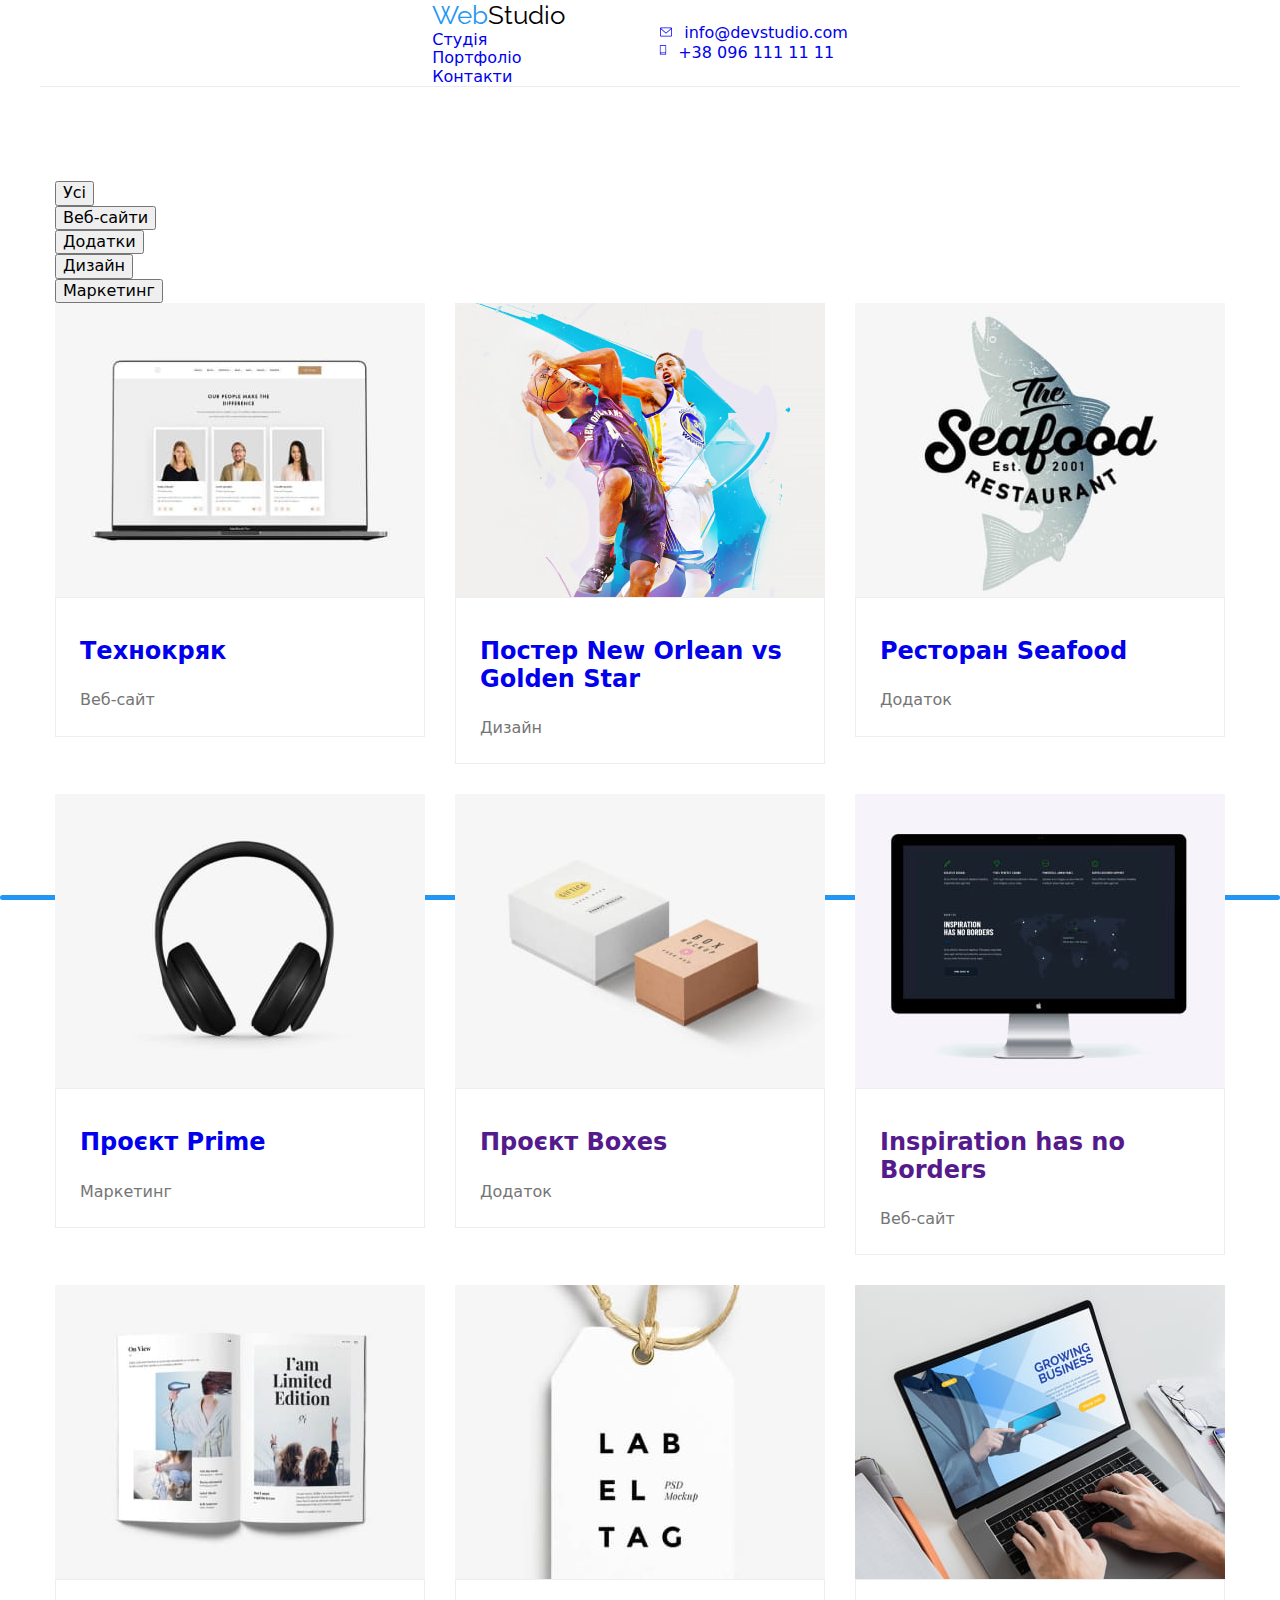
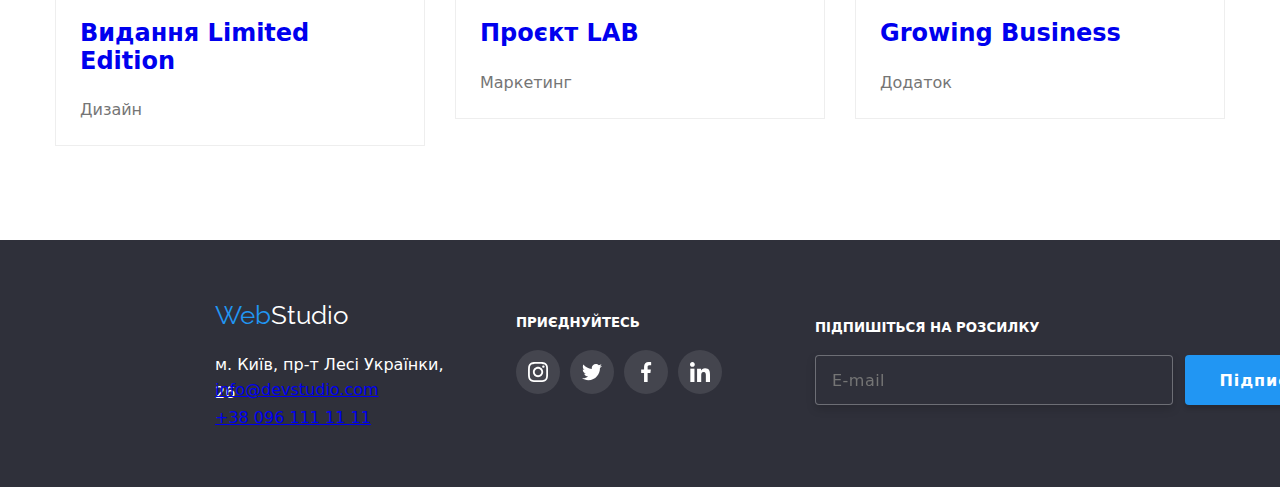
==== commit 28cf1187: "homework7" ====
--- a/portfolio.html
+++ b/portfolio.html
@@ -5,9 +5,7 @@
     <meta http-equiv="X-UA-Compatible" content="IE=edge" />
     <meta name="viewport" content="width=device-width, initial-scale=1.0" />
     <title>Precourse</title>
-    <style>
-      @import url('https://fonts.googleapis.com/css2?family=Raleway:wght@700&family=Roboto:wght@400;500;700;900&display=swap');
-    </style>
+     <link href="https://fonts.googleapis.com/css2?family=Raleway:wght@700&family=Roboto:wght@400;500;700;900&display=swap" rel="stylesheet"> 
     <link
       rel="stylesheet"
       href="https://cdnjs.cloudflare.com/ajax/libs/modern-normalize/1.1.0/modern-normalize.min.css"
@@ -61,7 +59,7 @@
         <h1 class="portfolio_title hidden">Фільтр</h1>
         <ul class="portfolio__button-list list">
           <li class="item">
-            <button type="button" class="portfolio__button current">Усі</button>
+            <button type="button" class="portfolio__button portfolio__button--current">Усі</button>
           </li>
           <li class="item">
             <button type="button" class="portfolio__button">Веб-сайти</button>
@@ -285,56 +283,58 @@
         </ul>
       </section>
     </main>
+
     <footer class="footer">
       <div class="container footer__container">
-        <div class="footer__social">
-          <div class="footer-first-flex">
-            <a href="./index.html" class="logo footer-first-flex__footer-logo">
-              <span class="logo__accent">Web</span>Studio</a>
-            <address class="footer__social__address-text">м. Київ, пр-т Лесі Українки, 26</address>
-            <ul class="list footer-links">
-              <li class="item">
-                <a href="mailto:info@devstudio.com" class="contacts-nav__link footer-link link"
-                  >info@devstudio.com</a
-                >
-              </li>
-              <li class="item">
-                <a href="tel:+380961111111" class="contacts-nav__link footer-link link"
-                  >+38 096 111 11 11</a
-                >
-              </li>
-            </ul>
-          </div>
+        <div class=".footer-wrapper">
+          <a href="./index.html" class="logo footer-wrapper__footer-logo">
+            <span class="logo__accent">Web</span>Studio</a
+          >
+          <address class="footer-wrapper__address-text">м. Київ, пр-т Лесі Українки, 26</address>
+          <ul class="list footer-wrapper__footer-link-list">
+            <li class="item">
+              <a
+                href="mailto:info@devstudio.com"
+                class="contacts-nav__link footer-wrapper__footer-linklink"
+                >info@devstudio.com</a
+              >
+            </li>
+            <li class="item">
+              <a href="tel:+380961111111" class="contacts-nav__link footer-wrapper__footer-linklink"
+                >+38 096 111 11 11</a
+              >
+            </li>
+          </ul>
         </div>
 
-        <div class="footer__social">
-          <h5 class="footer-first-flex__join-title">приєднуйтесь</h5>
-
-          <ul class="footer__social__footer-icon list">
-            <li class="item">
-              <a class="circle-icon footer-circle-icon" href="#">
-                <svg class="icon" width="20" height="20">
+        <div class="footer-social">
+          <h5 class="footer-title">приєднуйтесь</h5>
+
+          <ul class="social-icon-list list">
+            <li class="item">
+              <a class="circle-icon social-icon-list__link" href="#">
+                <svg class="social-icon-list__icon" width="20" height="20">
                   <use href="./images/icon.svg#icon-instagram"></use>
                 </svg>
               </a>
             </li>
             <li class="item">
-              <a class="circle-icon footer-circle-icon" href="#">
-                <svg class="icon" width="20" height="20">
+              <a class="circle-icon social-icon-list__link" href="#">
+                <svg class="social-icon-list__icon" width="20" height="20">
                   <use href="./images/icon.svg#icon-twitter"></use>
                 </svg>
               </a>
             </li>
             <li class="item">
-              <a class="circle-icon footer-circle-icon" href="#">
-                <svg class="icon" width="20" height="20">
+              <a class="circle-icon social-icon-list__link" href="#">
+                <svg class="social-icon-list__icon" width="20" height="20">
                   <use href="./images/icon.svg#icon-facebook"></use>
                 </svg>
               </a>
             </li>
             <li class="item">
-              <a class="circle-icon footer-circle-icon" href="#">
-                <svg class="icon" width="20" height="20">
+              <a class="circle-icon social-icon-list__link" href="#">
+                <svg class="social-icon-list__icon" width="20" height="20">
                   <use href="./images/icon.svg#icon-linkedin"></use>
                 </svg>
               </a>
@@ -342,16 +342,14 @@
           </ul>
         </div>
 
-        <div class="footer__form">
-          <h5 class="footer-first-flex__join-title footer-first-flex__join-title--marginleft">
-            підпишіться на розсилку
-          </h5>
-          <form class="spam">
+        <div class="footer-form">
+          <h5 class="footer-title">підпишіться на розсилку</h5>
+          <form class="footer-form__spam">
             <label for="mail"></label>
-            <input class="spam-field" type="email" name="mail" placeholder="E-mail" />
-            <button class="spam-btn" type="submit">
+            <input class="footer-form__spam-field" type="email" name="mail" placeholder="E-mail" />
+            <button class="footer-form__spam-btn" type="submit">
               Підписатися
-              <svg class="icon" width="24" height="24">
+              <svg class="footer-form__icon" width="24" height="24">
                 <use href="./images/icon.svg#icon-paperplane"></use>
               </svg>
             </button>
--- a/css/main.min.css
+++ b/css/main.min.css
@@ -1 +1 @@
-:root{--primary-text-color: #757575;--primery-title-color: #212121;--accent-color: #2196F3;--primary-white-color: #FFFFFF;--footer-hero-background-color: #2F303A;--header-logo-color: #000000;--staff-color: #F5F4FA;--icon-color: #AFB1B8}/*# sourceMappingURL=main.min.css.map */+:root{--primary-text-color: #757575;--primery-title-color: #212121;--accent-color: #2196F3;--primary-white-color: #FFFFFF;--footer-hero-background-color: #2F303A;--header-logo-color: #000000;--staff-color: #F5F4FA;--icon-color: #AFB1B8}.list{list-style:none;padding:0;margin:0}.link{text-decoration:none}/*! modern-normalize v1.1.0 | MIT License | https://github.com/sindresorhus/modern-normalize */*,::before,::after{-webkit-box-sizing:border-box;box-sizing:border-box}html{line-height:1.15;-webkit-text-size-adjust:100%;-moz-tab-size:4;-o-tab-size:4;tab-size:4}body{margin:0;font-family:system-ui,-apple-system,"Segoe UI",Roboto,Helvetica,Arial,sans-serif,"Apple Color Emoji","Segoe UI Emoji"}hr{height:0;color:inherit}abbr[title]{-webkit-text-decoration:underline dotted;text-decoration:underline dotted}b,strong{font-weight:bolder}code,kbd,samp,pre{font-family:ui-monospace,SFMono-Regular,Consolas,"Liberation Mono",Menlo,monospace;font-size:1em}small{font-size:80%}sub,sup{font-size:75%;line-height:0;position:relative;vertical-align:baseline}sub{bottom:-0.25em}sup{top:-0.5em}table{text-indent:0;border-color:inherit}button,input,optgroup,select,textarea{font-family:inherit;font-size:100%;line-height:1.15;margin:0}button,select{text-transform:none}button,[type=button],[type=reset],[type=submit]{-webkit-appearance:button}::-moz-focus-inner{border-style:none;padding:0}:-moz-focusring{outline:1px dotted ButtonText}:-moz-ui-invalid{box-shadow:none}legend{padding:0}progress{vertical-align:baseline}::-webkit-inner-spin-button,::-webkit-outer-spin-button{height:auto}[type=search]{-webkit-appearance:textfield;outline-offset:-2px}::-webkit-search-decoration{-webkit-appearance:none}::-webkit-file-upload-button{-webkit-appearance:button;font:inherit}summary{display:list-item}.hidden{visibility:hidden;position:absolute;width:1px;height:1px;padding:0;margin:-1px;-webkit-clip-path:inset(100%);clip-path:inset(100%);clip:rect(0 0 0 0);overflow:hidden;white-space:nowrap;border:0}.logo{display:inline-block;text-decoration:none;margin-right:93px;font-family:"Raleway",variable;font-size:26px;line-height:1.19;color:var(--header-logo-color)}.logo__accent{color:var(--accent-color)}.hero{padding-top:0}.hero__title{margin-top:0;margin-bottom:30px;margin-left:auto;margin-right:auto;width:696px;text-transform:uppercase;font-weight:900;font-size:44px;line-height:1.36;letter-spacing:.06em;color:var(--primary-white-color)}@imput "./navigation";.footer{min-width:1600px;padding-top:60px;padding-bottom:60px;background:var(--footer-hero-background-color);margin:0 auto}/*# sourceMappingURL=main.min.css.map */--- a/css/styles.css
+++ b/css/styles.css
@@ -1,33 +1,7 @@
-:root {
-  --primary-text-color: #757575;
-  --primery-title-color: #212121;
-  --accent-color: #2196f3;
-  --primary-white-color: #ffffff;
-  --footer-hero-background-color: #2f303a;
-  --header-logo-color: #000000;
-  --staff-color: #f5f4fa;
-  --icon-color: #afb1b8;
-}
-
-body {
-  background-color: var(--primary-white-color);
-  color: var(--primary-text-color);
-  font-family: Roboto, sans-serif;
-  font-size: 14px;
-  letter-spacing: 0.03em;
-}
-
-.list {
-  list-style: none;
-  padding: 0;
-  margin: 0;
-}
-
-.link {
-  text-decoration: none;
-}
-
-.logo {
+
+
+
+/* .logo {
   display: inline-block;
   text-decoration: none;
   margin-right: 93px;
@@ -39,9 +13,9 @@
 }
 .logo__accent {
   color: var(--accent-color);
-}
-
-.contacts-nav__link {
+} */
+
+/* .contacts-nav__link {
   display: flex;
   align-items: center;
   color: var(--primary-text-color);
@@ -55,26 +29,22 @@
 .contacts-nav__link:hover,
 .contacts-nav__link:focus {
   color: var(--accent-color);
-}
-
-.link:hover,
-.link:focus {
-  color: var(--accent-color);
-}
-
-.hero {
+} */
+
+
+/* .hero {
   padding-top: 0;
-}
-
-.footer {
+} */
+
+/* .footer {
   min-width: 1600px;
   padding-top: 60px;
   padding-bottom: 60px;
   background: var(--footer-hero-background-color);
   margin: 0 auto;
-}
-
-.hero__title {
+} */
+
+/* .hero__title {
   margin-top: 0;
   margin-bottom: 30px;
   margin-left: auto;
@@ -87,9 +57,9 @@
   line-height: 1.36;
   letter-spacing: 0.06em;
   color: var(--primary-white-color);
-}
-
-.hidden {
+} */
+
+/* .hidden {
   visibility: hidden;
 
   position: absolute;
@@ -102,9 +72,9 @@
   overflow: hidden;
   white-space: nowrap;
   border: 0;
-}
-
-.work__title,
+} */
+
+/* .work__title,
 .team__title,
 .clients__title {
   margin-top: 0;
@@ -117,17 +87,17 @@
   font-size: 36px;
   line-height: 1.17;
   color: var(--primery-title-color);
-}
-
-.team__title {
+} */
+
+/* .team__title {
   width: 264px;
-}
-
-.clients__title {
+} */
+
+/* .clients__title {
   margin-bottom: 50px;
-}
-
-.site-nav__link {
+} */
+
+/* .site-nav__link {
   position: relative;
   display: block;
   padding-top: 32px;
@@ -139,67 +109,71 @@
   color: var(--primery-title-color);
 
   transition: color 250ms cubic-bezier(0.4, 0, 0.2, 1);
-}
-
-.site-nav__link--current,
-.portfolio__project .current {
+} */
+
+/* .site-nav__link:hover,
+.site-nav__link:focus {
   color: var(--accent-color);
 }
-
-.site-nav {
+.site-nav__link--current{
+  color: var(--accent-color);
+} */
+
+/* .site-nav {
   display: flex;
 }
 
 .site-nav .item + .item {
   margin-left: 50px;
-}
-
-.contacts-nav {
+} */
+
+
+/* .navigation {
+  display: flex;
+}
+
+.navigation .logo {
+  display: flex;
+  align-items: center;
+} */
+
+/* .contacts-nav {
   display: flex;
   margin-left: auto;
-}
-
-.navigation {
-  display: flex;
-}
-
-.navigation .logo {
-  display: flex;
-  align-items: center;
 }
 
 .contacts-nav .item:not(:last-child) {
   padding-right: 50px;
-}
-
-.features-list__title {
+} */
+
+/* .features-list__title {
   margin-top: 0;
   margin-bottom: 10px;
   width: 270px;
   font-size: 14px;
   line-height: 1.14;
   color: var(--primery-title-color);
-}
-
-.features__text {
+} */
+
+/* .features__text {
   margin-top: 0;
   margin-bottom: 0;
   width: 270px;
-}
-
-.business-card__name {
+} */
+
+/* .business-card__name {
   margin-top: 0;
   margin-bottom: 10px;
   font-weight: 500;
   font-size: 16px;
   line-height: 1.19;
   color: var(--primery-title-color);
-}
+} */
 
 .team {
   background-color: var(--staff-color);
 }
-
+/* 
 .hero__button {
   display: inline-block;
   min-width: 216px;
@@ -220,14 +194,14 @@
   font-family: inherit;
 
   transition: background-color 250ms cubic-bezier(0.4, 0, 0.2, 1);
-}
-
-.hero__button:hover,
+} */
+
+/* .hero__button:hover,
 .hero__button:focus {
   background-color: var(--accent-color);
-}
-
-.portfolio__button-list {
+} */
+
+/* .portfolio__button-list {
   display: flex;
   justify-content: center;
   margin-bottom: 34px;
@@ -235,9 +209,9 @@
 
 .portfolio__button-list .item:not(:last-child) {
   margin-right: 8px;
-}
-
-.portfolio__button {
+} */
+
+/* .portfolio__button {
   display: inline-block;
   cursor: pointer;
   text-align: center;
@@ -254,10 +228,12 @@
 
   transition: background-color 250ms cubic-bezier(0.4, 0, 0.2, 1),
     color 250ms cubic-bezier(0.4, 0, 0.2, 1), box-shadow 250ms cubic-bezier(0.4, 0, 0.2, 1);
-}
-
-.portfolio__project .current {
+} */
+
+/* .portfolio__button--current {
   padding: 6px 25px;
+  background-color: var(--accent-color);
+  color: var(--primary-white-color)
 }
 
 .portfolio__button:hover,
@@ -265,16 +241,9 @@
   background-color: var(--accent-color);
   color: var(--primary-white-color);
   box-shadow: 0 4px 4px 0 rgba(0, 0, 0, 0.25);
-}
-
-.project-title {
-  margin-top: 0;
-  margin-bottom: 4px;
-  font-size: 18px;
-  line-height: 2;
-  letter-spacing: 0.06em;
-  color: var(--primery-title-color);
-}
+} */
+
+
 
 .project-examples {
   padding: 20px 24px;
@@ -283,11 +252,11 @@
   border: 1px solid #eeeeee;
 }
 
-.footer-link {
+.footer-wrapper__footer-link{
   color: rgba(255, 255, 255, 0.6);
 }
 
-.footer-links .item:not(:last-child) {
+.footer-wrapper__footer-link-list .item:not(:last-child) {
   margin-bottom: 9px;
 }
 
@@ -322,7 +291,7 @@
   margin: 0;
 }
 
-.footer__social__address-text {
+.footer-wrapper__address-text {
   width: 231px;
   height: 21px;
   margin-bottom: 9px;
@@ -364,17 +333,17 @@
   padding-bottom: 94px;
 }
 
-.clients {
+/* .clients {
   height: 372px;
   margin-left: auto;
   margin-right: auto;
   background-color: var(--primary-white-color);
-}
-
-.footer-container {
+} */
+
+/* .footer-container {
   padding-top: 0;
   padding-bottom: 0;
-}
+} */
 
 .project-container {
   padding-top: 50px;
@@ -531,60 +500,72 @@
 
 /* Footer-join */
 
-.footer__container{
-  display: flex;
-}
-
-
-.footer-first-flex {
-  display: flex;
-  flex-direction: column;
-  width: 231px;
+.footer__container {
+  display: flex;
+}
+
+.footer-wrapper {
+  display: flex;
   margin-right: 70px;
 }
-.footer__social {
+
+.footer-social {
   display: flex;
   flex-direction: column;
   width: 206px;
   height: 80px;
-  /* margin-right: 93px; */
-}
-.footer__form{
+  padding-top: 15px;
+  margin-left: 70px;
+  margin-right: 93px;
+  padding-bottom: 97px;
+}
+
+.footer-form {
   display: flex;
   flex-direction: column;
   width: 570px;
   height: 86px;
-}
-.both-flex{
-  display: flex;
-  width: 580px;
-}
-.footer-first-flex__join-title {
+  padding-top: 20px;
+  padding-bottom: 83px;
+}
+
+.footer-title {
   line-height: 1.14;
   text-transform: uppercase;
   margin-bottom: 20px;
+  margin-top: 0;
   color: var(--primary-white-color);
 }
 
-.footer-first-flex__footer-logo {
+.footer-wrapper__footer-logo {
   display: inline-block;
   margin-right: 0;
   padding: 0;
   margin-bottom: 20px;
   color: var(--primary-white-color);
 }
-
-.footer__social__footer-icon {
-  display: flex;
-}
-.footer__wrapper{
-  display: flex;
-  flex-direction: row;
-}
-/* Spam-form */
-
-
-.spam-btn {
+.social-icon-list {
+  display: flex;
+  width: 206px;
+  height: 44px;
+}
+
+.social-icon-list .item:not(:last-child) {
+  margin-right: 10px;
+}
+
+.social-icon-list__link {
+  fill: var(--primary-white-color);
+  background-color: rgba(255, 255, 255, 0.1);
+}
+
+/* footer-form__spam-form */
+
+.footer-form__spam {
+  display: flex;
+}
+
+.footer-form__spam-btn {
   display: flex;
   justify-content: center;
   align-items: center;
@@ -605,15 +586,14 @@
   border-radius: 4px;
 }
 
-.spam-field {
+.footer-form__spam-field {
   width: 358px;
   height: 50px;
   background-color: rgba(47, 48, 58, 1);
   border: 1px solid rgba(255, 255, 255, 0.3);
   filter: drop-shadow(0px 4px 4px rgba(0, 0, 0, 0.15));
   border-radius: 4px;
-  padding-left: 16px;
-
+  padding: 15px 0 15px 16px; 
   font-weight: 400;
   font-size: 16px;
   line-height: 1.25;
@@ -621,30 +601,20 @@
   color: rgba(255, 255, 255, 0.6);
 }
 
-.spam-btn .icon {
+.footer-form__spam-field input::placeholder {
+  font-weight: 400;
+  font-size: 30px;
+}
+
+.footer-form__icon {
   margin-left: 10px;
   fill: var(--primary-white-color);
 }
 
-.spam-field input::placeholder {
-  font-weight: 400;
-  font-size: 30px;
-  padding-left: 16px;
-  padding-top: 12px;
-  line-height: 1.25;
-  letter-spacing: 0.03em;
-  color: rgba(255, 255, 255, 0.6);
-}
-
-
-.footer__social__footer-icon .item:not(:last-child) {
-  margin-right: 10px;
-}
-
-.footer-circle-icon {
-  fill: var(--primary-white-color);
-  background-color: rgba(255, 255, 255, 0.1);
-}
+
+
+
+
 
 /* Position */
 
